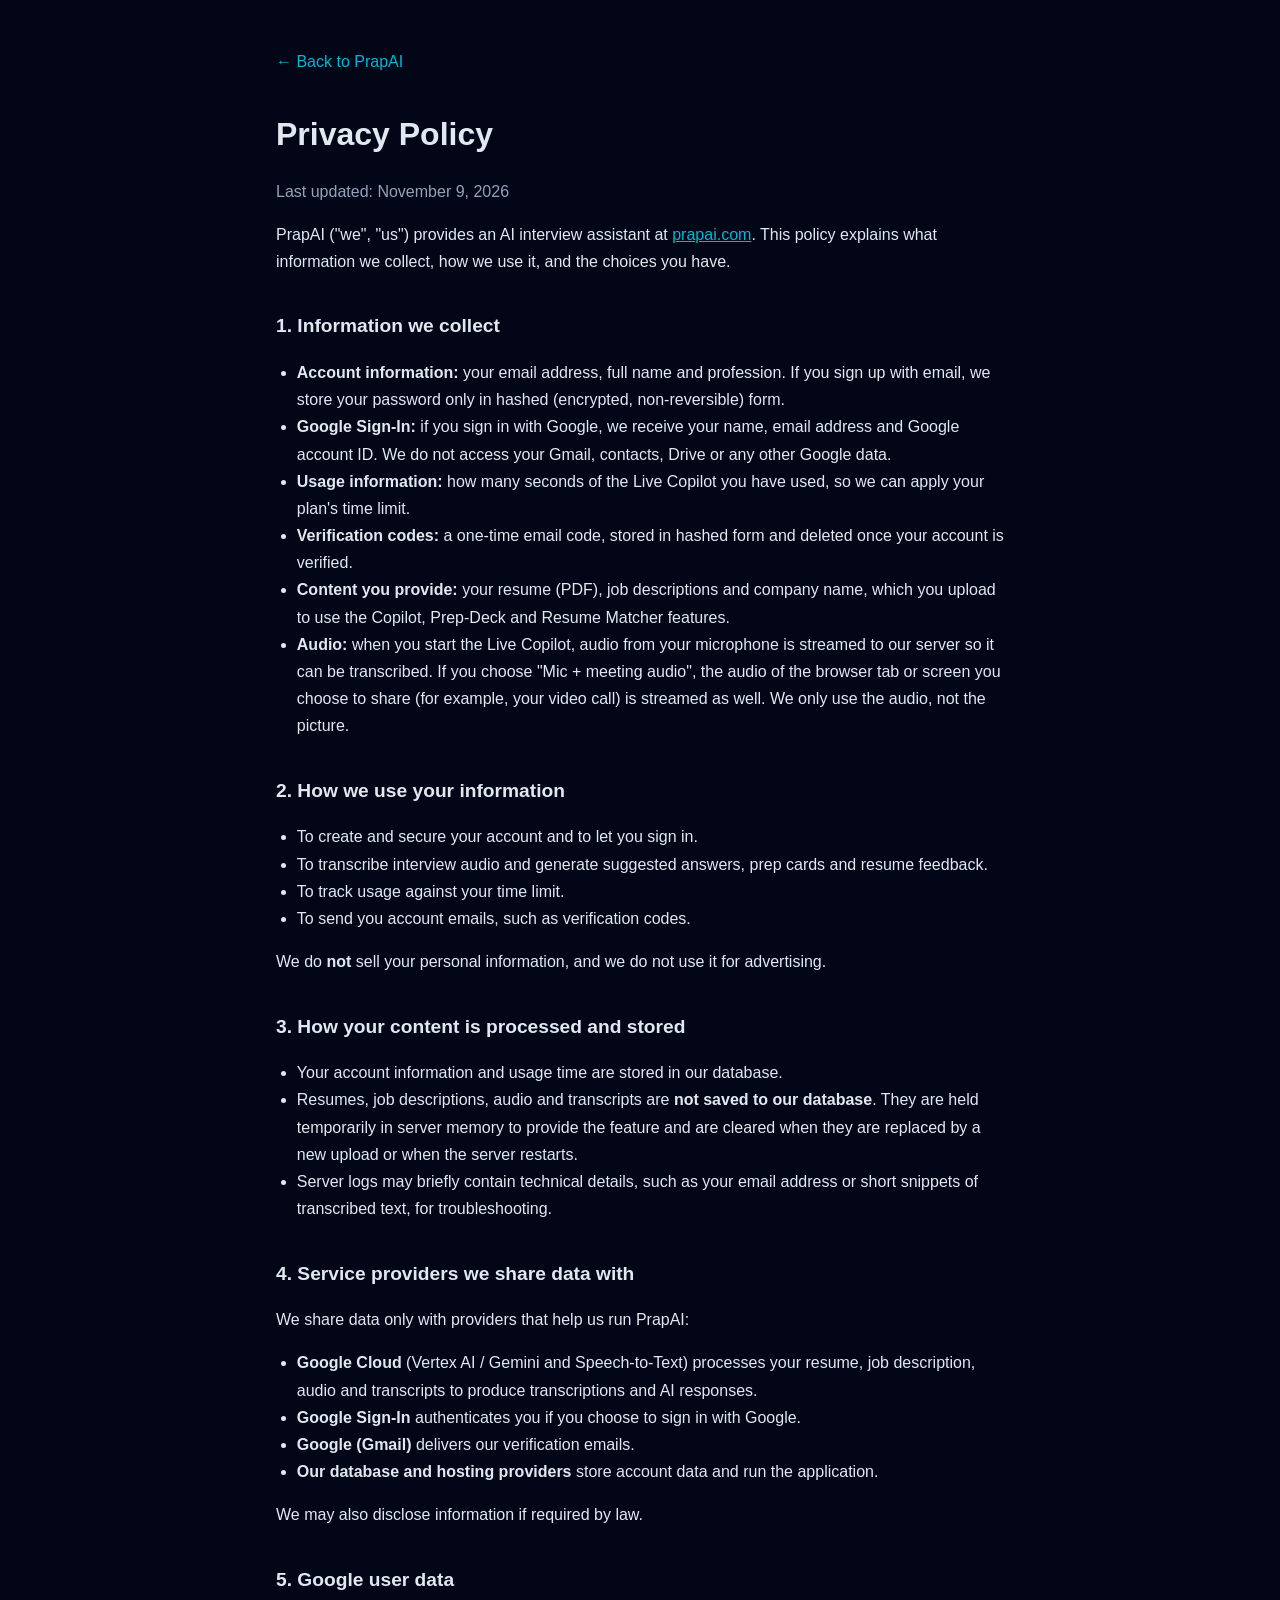
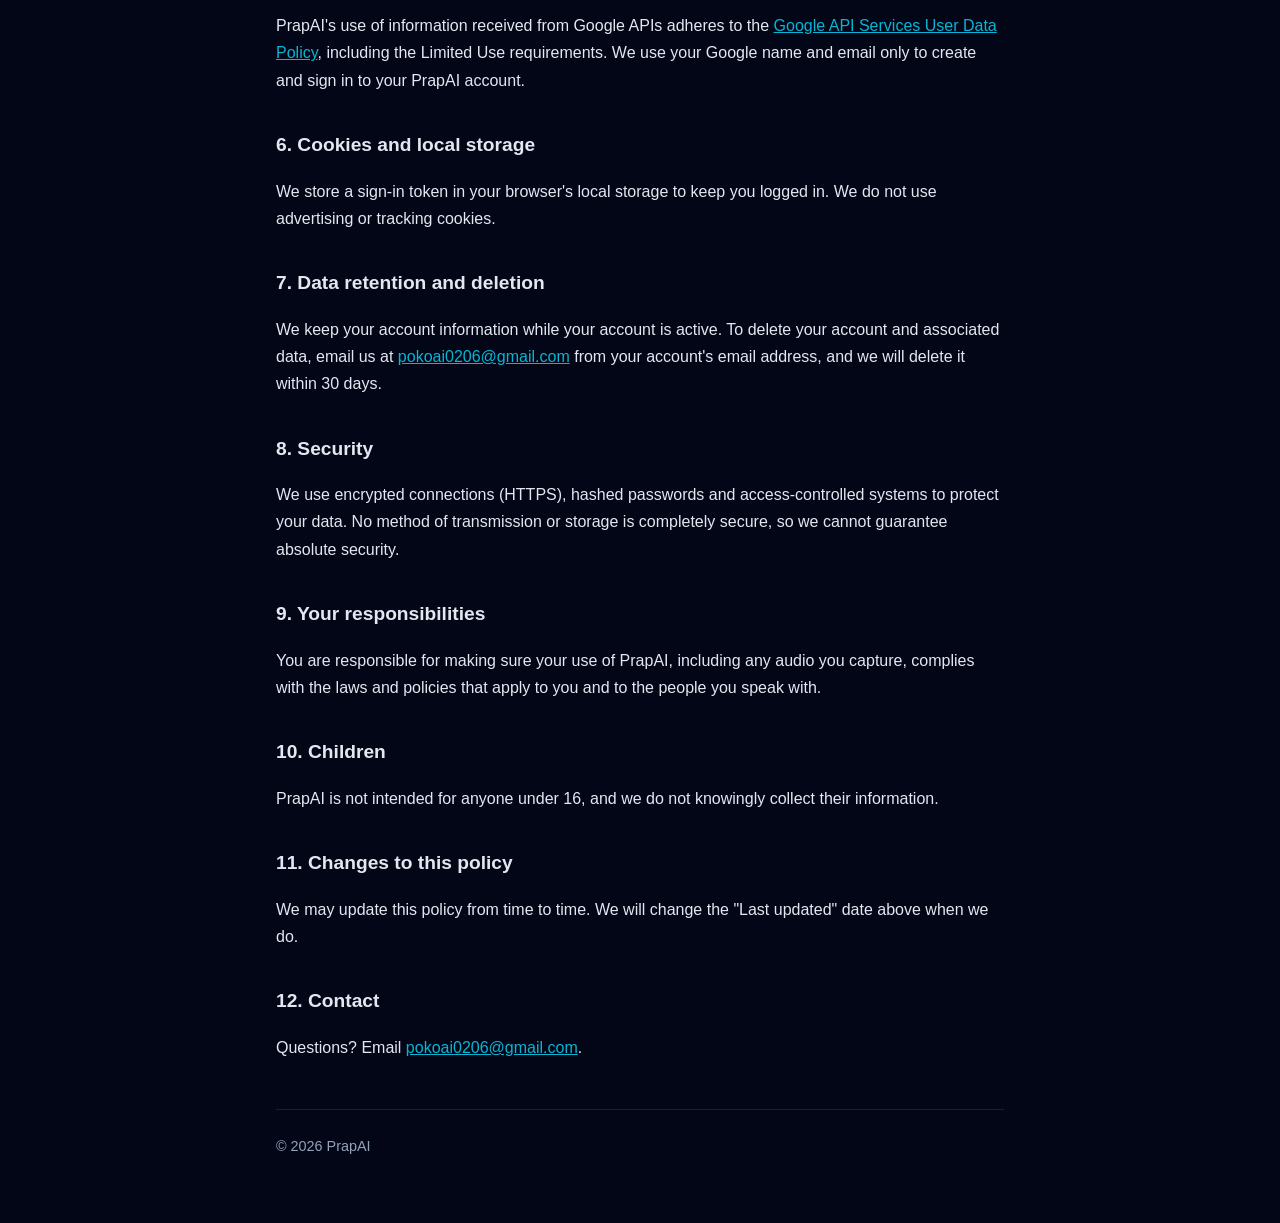
==== templates/privacy.html @ 2ca14437 "Added privacy policy" ====
<!DOCTYPE html>
<html lang="en">

<head>
    <meta charset="UTF-8">
    <meta name="viewport" content="width=device-width, initial-scale=1.0">
    <title>Privacy Policy - PrapAI</title>
    <style>
        :root {
            --bg: #020617;
            --text: #e2e8f0;
            --muted: #94a3b8;
            --accent: #06b6d4;
            --border: rgba(255, 255, 255, 0.1);
        }

        * { box-sizing: border-box; }

        body {
            margin: 0;
            background: var(--bg);
            color: var(--text);
            font-family: -apple-system, BlinkMacSystemFont, "Segoe UI", Roboto, sans-serif;
            line-height: 1.7;
        }

        main {
            max-width: 760px;
            margin: 0 auto;
            padding: 3rem 1rem 4rem;
        }

        a { color: var(--accent); }

        h1 { font-size: 2rem; margin: 0 0 0.25rem; }
        h2 { font-size: 1.2rem; margin: 2.2rem 0 0.6rem; }
        p, li { color: var(--text); }
        ul { padding-left: 1.3rem; }

        .muted { color: var(--muted); }
        .back { display: inline-block; margin-bottom: 2rem; text-decoration: none; }

        footer {
            margin-top: 3rem;
            padding-top: 1.5rem;
            border-top: 1px solid var(--border);
            color: var(--muted);
            font-size: 0.9rem;
        }
    </style>
</head>

<body>
    <main>
        <a class="back" href="/">&larr; Back to PrapAI</a>

        <h1>Privacy Policy</h1>
        <p class="muted">Last updated: November 9, 2026</p>

        <p>PrapAI ("we", "us") provides an AI interview assistant at
            <a href="https://prapai.com">prapai.com</a>. This policy explains what information we collect, how we use
            it, and the choices you have.</p>

        <h2>1. Information we collect</h2>
        <ul>
            <li><strong>Account information:</strong> your email address, full name and profession. If you sign up with
                email, we store your password only in hashed (encrypted, non-reversible) form.</li>
            <li><strong>Google Sign-In:</strong> if you sign in with Google, we receive your name, email address and
                Google account ID. We do not access your Gmail, contacts, Drive or any other Google data.</li>
            <li><strong>Usage information:</strong> how many seconds of the Live Copilot you have used, so we can apply
                your plan's time limit.</li>
            <li><strong>Verification codes:</strong> a one-time email code, stored in hashed form and deleted once your
                account is verified.</li>
            <li><strong>Content you provide:</strong> your resume (PDF), job descriptions and company name, which you
                upload to use the Copilot, Prep-Deck and Resume Matcher features.</li>
            <li><strong>Audio:</strong> when you start the Live Copilot, audio from your microphone is streamed to our
                server so it can be transcribed. If you choose "Mic + meeting audio", the audio of the browser tab or
                screen you choose to share (for example, your video call) is streamed as well. We only use the audio,
                not the picture.</li>
        </ul>

        <h2>2. How we use your information</h2>
        <ul>
            <li>To create and secure your account and to let you sign in.</li>
            <li>To transcribe interview audio and generate suggested answers, prep cards and resume feedback.</li>
            <li>To track usage against your time limit.</li>
            <li>To send you account emails, such as verification codes.</li>
        </ul>
        <p>We do <strong>not</strong> sell your personal information, and we do not use it for advertising.</p>

        <h2>3. How your content is processed and stored</h2>
        <ul>
            <li>Your account information and usage time are stored in our database.</li>
            <li>Resumes, job descriptions, audio and transcripts are <strong>not saved to our database</strong>. They
                are held temporarily in server memory to provide the feature and are cleared when they are replaced
                by a new upload or when the server restarts.</li>
            <li>Server logs may briefly contain technical details, such as your email address or short snippets of
                transcribed text, for troubleshooting.</li>
        </ul>

        <h2>4. Service providers we share data with</h2>
        <p>We share data only with providers that help us run PrapAI:</p>
        <ul>
            <li><strong>Google Cloud</strong> (Vertex AI / Gemini and Speech-to-Text) processes your resume, job
                description, audio and transcripts to produce transcriptions and AI responses.</li>
            <li><strong>Google Sign-In</strong> authenticates you if you choose to sign in with Google.</li>
            <li><strong>Google (Gmail)</strong> delivers our verification emails.</li>
            <li><strong>Our database and hosting providers</strong> store account data and run the application.</li>
        </ul>
        <p>We may also disclose information if required by law.</p>

        <h2>5. Google user data</h2>
        <p>PrapAI's use of information received from Google APIs adheres to the
            <a href="https://developers.google.com/terms/api-services-user-data-policy" target="_blank"
                rel="noopener">Google API Services User Data Policy</a>, including the Limited Use requirements. We use
            your Google name and email only to create and sign in to your PrapAI account.</p>

        <h2>6. Cookies and local storage</h2>
        <p>We store a sign-in token in your browser's local storage to keep you logged in. We do not use advertising
            or tracking cookies.</p>

        <h2>7. Data retention and deletion</h2>
        <p>We keep your account information while your account is active. To delete your account and associated data,
            email us at <a href="mailto:pokoai0206@gmail.com">pokoai0206@gmail.com</a> from your account's email
            address, and we will delete it within 30 days.</p>

        <h2>8. Security</h2>
        <p>We use encrypted connections (HTTPS), hashed passwords and access-controlled systems to protect your data.
            No method of transmission or storage is completely secure, so we cannot guarantee absolute security.</p>

        <h2>9. Your responsibilities</h2>
        <p>You are responsible for making sure your use of PrapAI, including any audio you capture, complies with the
            laws and policies that apply to you and to the people you speak with.</p>

        <h2>10. Children</h2>
        <p>PrapAI is not intended for anyone under 16, and we do not knowingly collect their information.</p>

        <h2>11. Changes to this policy</h2>
        <p>We may update this policy from time to time. We will change the "Last updated" date above when we do.</p>

        <h2>12. Contact</h2>
        <p>Questions? Email <a href="mailto:pokoai0206@gmail.com">pokoai0206@gmail.com</a>.</p>

        <footer>© 2026 PrapAI</footer>
    </main>
</body>

</html>
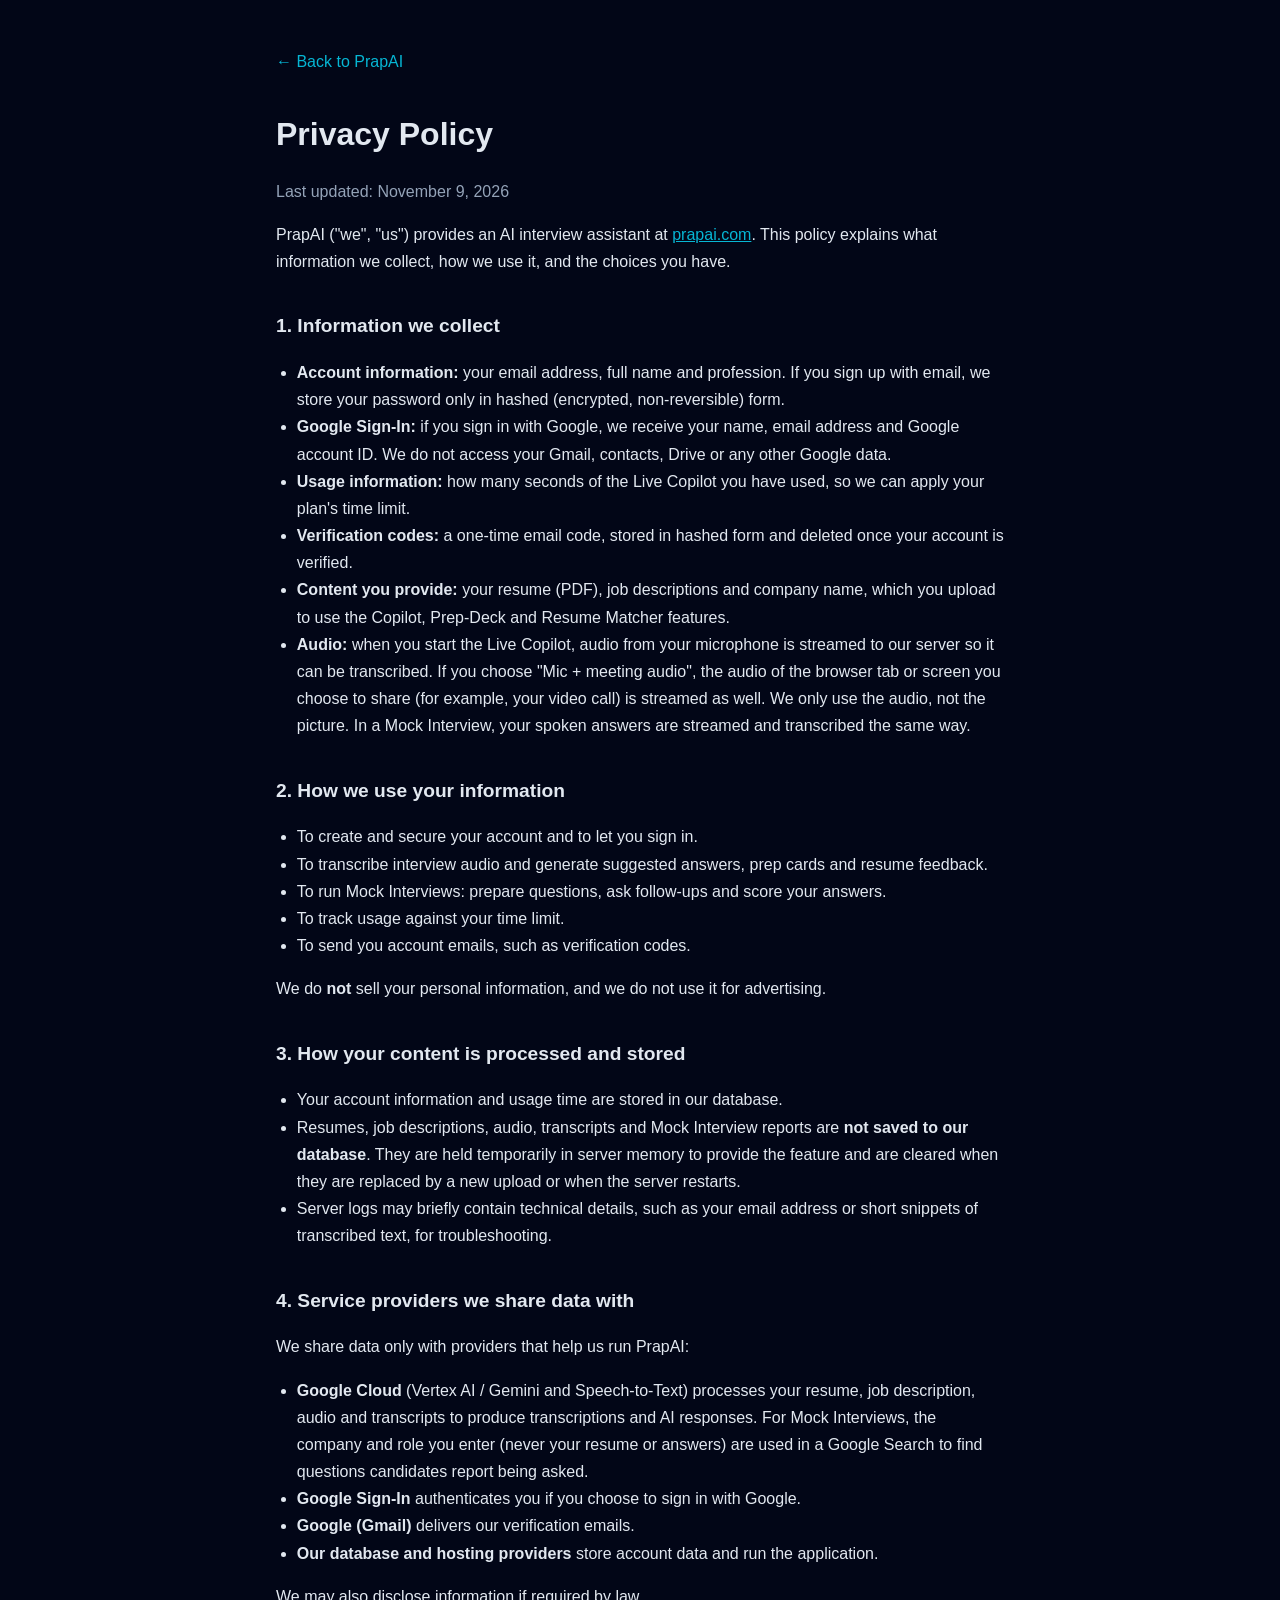
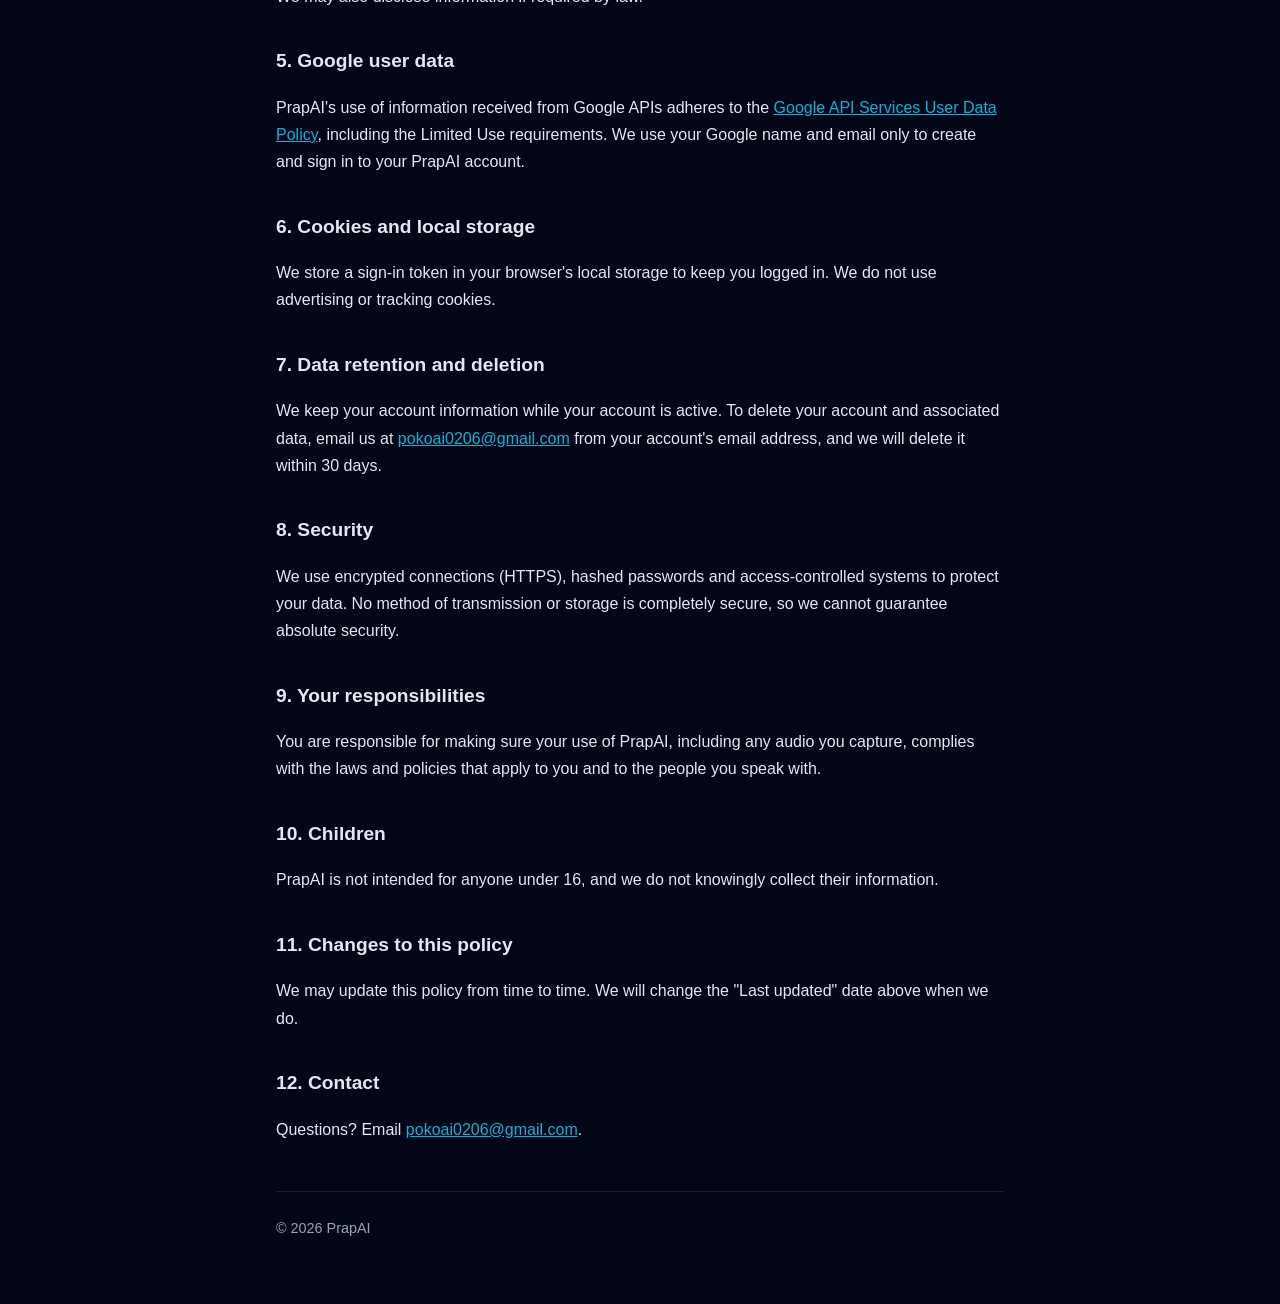
==== commit 39670cb0: "Added privacy policy" ====
--- a/templates/privacy.html
+++ b/templates/privacy.html
@@ -5,6 +5,7 @@
     <meta charset="UTF-8">
     <meta name="viewport" content="width=device-width, initial-scale=1.0">
     <title>Privacy Policy - PrapAI</title>
+    <link rel="icon" href="/favicon.svg" type="image/svg+xml">
     <style>
         :root {
             --bg: #020617;
@@ -76,13 +77,14 @@
             <li><strong>Audio:</strong> when you start the Live Copilot, audio from your microphone is streamed to our
                 server so it can be transcribed. If you choose "Mic + meeting audio", the audio of the browser tab or
                 screen you choose to share (for example, your video call) is streamed as well. We only use the audio,
-                not the picture.</li>
+                not the picture. In a Mock Interview, your spoken answers are streamed and transcribed the same way.</li>
         </ul>
 
         <h2>2. How we use your information</h2>
         <ul>
             <li>To create and secure your account and to let you sign in.</li>
             <li>To transcribe interview audio and generate suggested answers, prep cards and resume feedback.</li>
+            <li>To run Mock Interviews: prepare questions, ask follow-ups and score your answers.</li>
             <li>To track usage against your time limit.</li>
             <li>To send you account emails, such as verification codes.</li>
         </ul>
@@ -91,7 +93,8 @@
         <h2>3. How your content is processed and stored</h2>
         <ul>
             <li>Your account information and usage time are stored in our database.</li>
-            <li>Resumes, job descriptions, audio and transcripts are <strong>not saved to our database</strong>. They
+            <li>Resumes, job descriptions, audio, transcripts and Mock Interview reports are
+                <strong>not saved to our database</strong>. They
                 are held temporarily in server memory to provide the feature and are cleared when they are replaced
                 by a new upload or when the server restarts.</li>
             <li>Server logs may briefly contain technical details, such as your email address or short snippets of
@@ -102,7 +105,9 @@
         <p>We share data only with providers that help us run PrapAI:</p>
         <ul>
             <li><strong>Google Cloud</strong> (Vertex AI / Gemini and Speech-to-Text) processes your resume, job
-                description, audio and transcripts to produce transcriptions and AI responses.</li>
+                description, audio and transcripts to produce transcriptions and AI responses. For Mock Interviews,
+                the company and role you enter (never your resume or answers) are used in a Google Search to find
+                questions candidates report being asked.</li>
             <li><strong>Google Sign-In</strong> authenticates you if you choose to sign in with Google.</li>
             <li><strong>Google (Gmail)</strong> delivers our verification emails.</li>
             <li><strong>Our database and hosting providers</strong> store account data and run the application.</li>
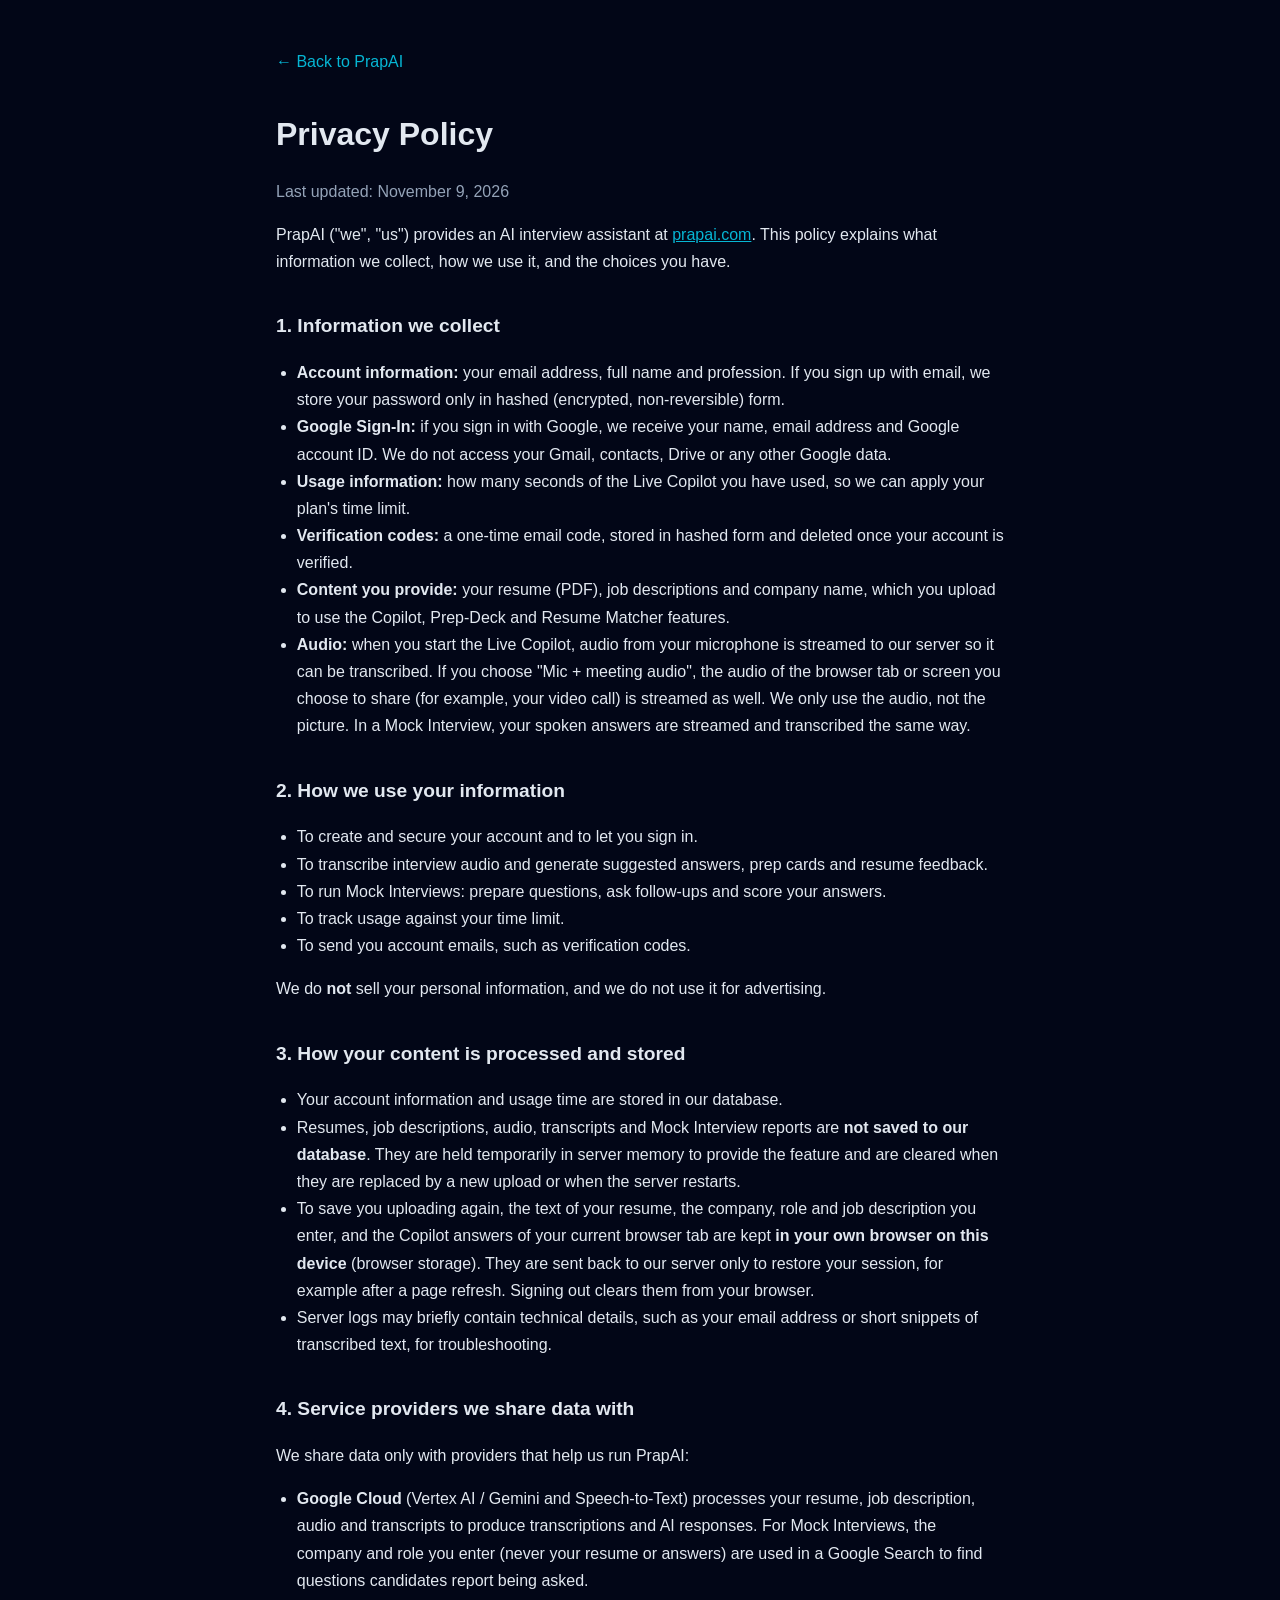
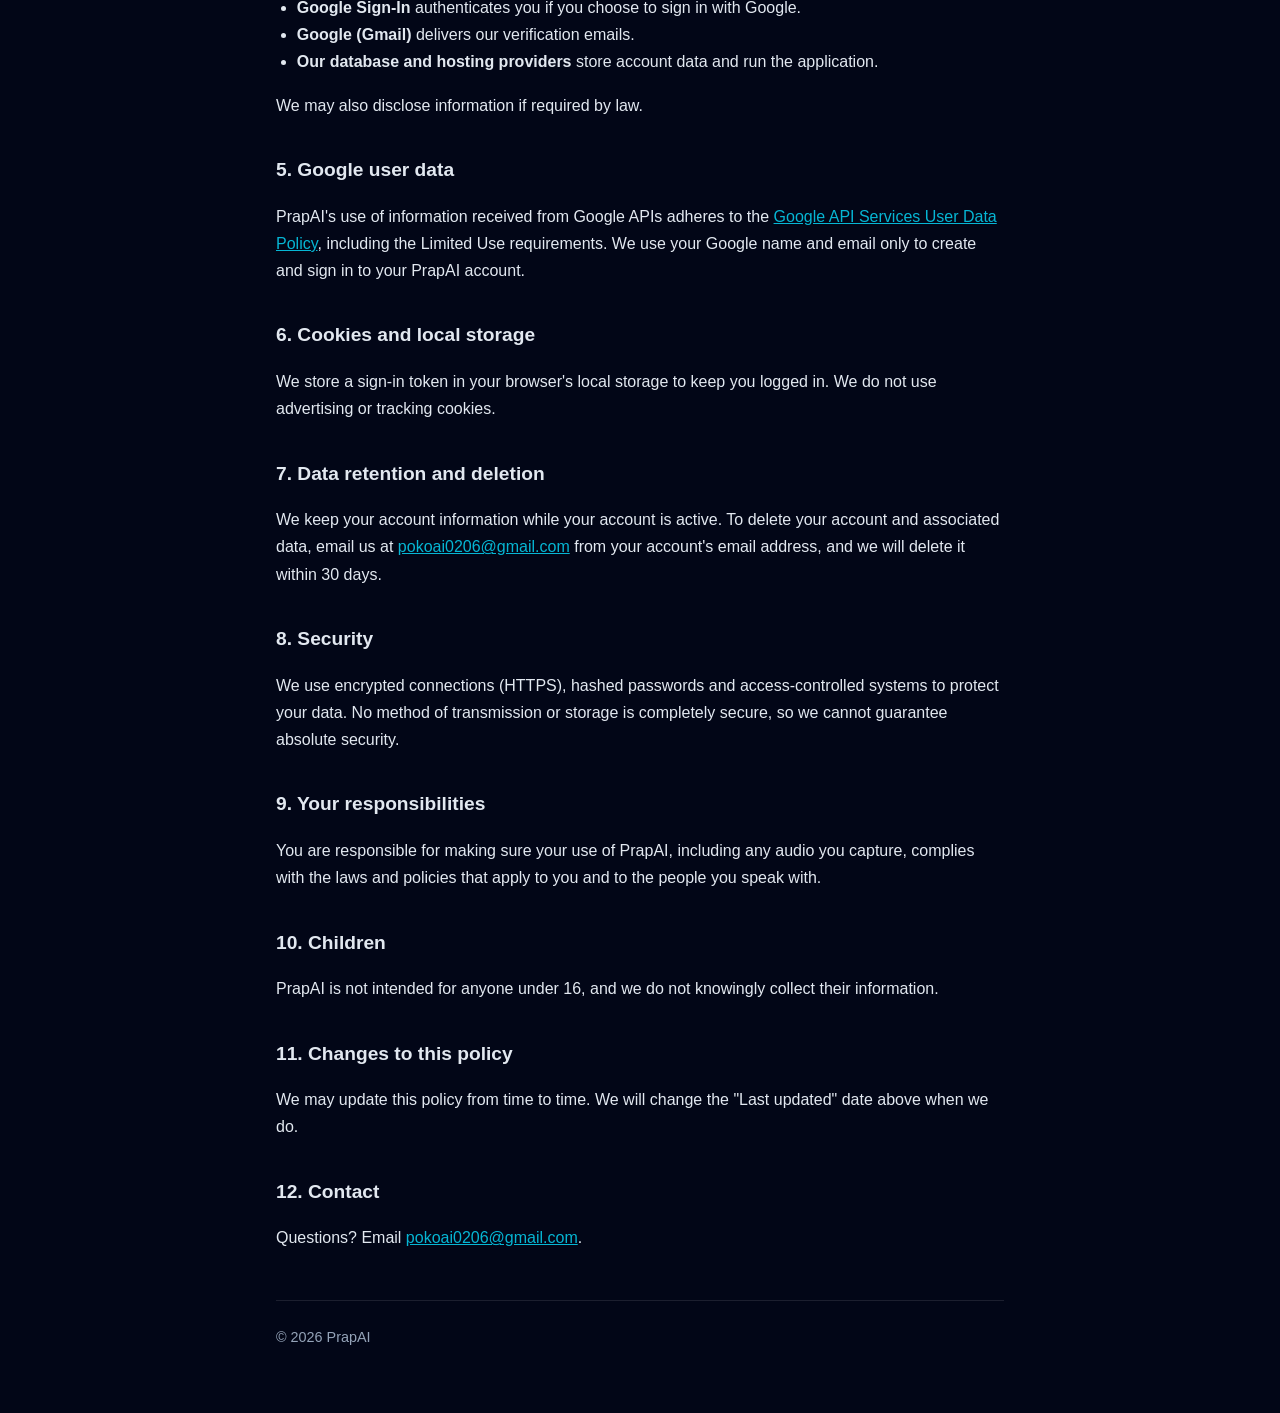
==== commit 9e91bf45: "Added privacy policy" ====
--- a/templates/privacy.html
+++ b/templates/privacy.html
@@ -97,6 +97,10 @@
                 <strong>not saved to our database</strong>. They
                 are held temporarily in server memory to provide the feature and are cleared when they are replaced
                 by a new upload or when the server restarts.</li>
+            <li>To save you uploading again, the text of your resume, the company, role and job description you
+                enter, and the Copilot answers of your current browser tab are kept <strong>in your own browser on
+                this device</strong> (browser storage). They are sent back to our server only to restore your
+                session, for example after a page refresh. Signing out clears them from your browser.</li>
             <li>Server logs may briefly contain technical details, such as your email address or short snippets of
                 transcribed text, for troubleshooting.</li>
         </ul>
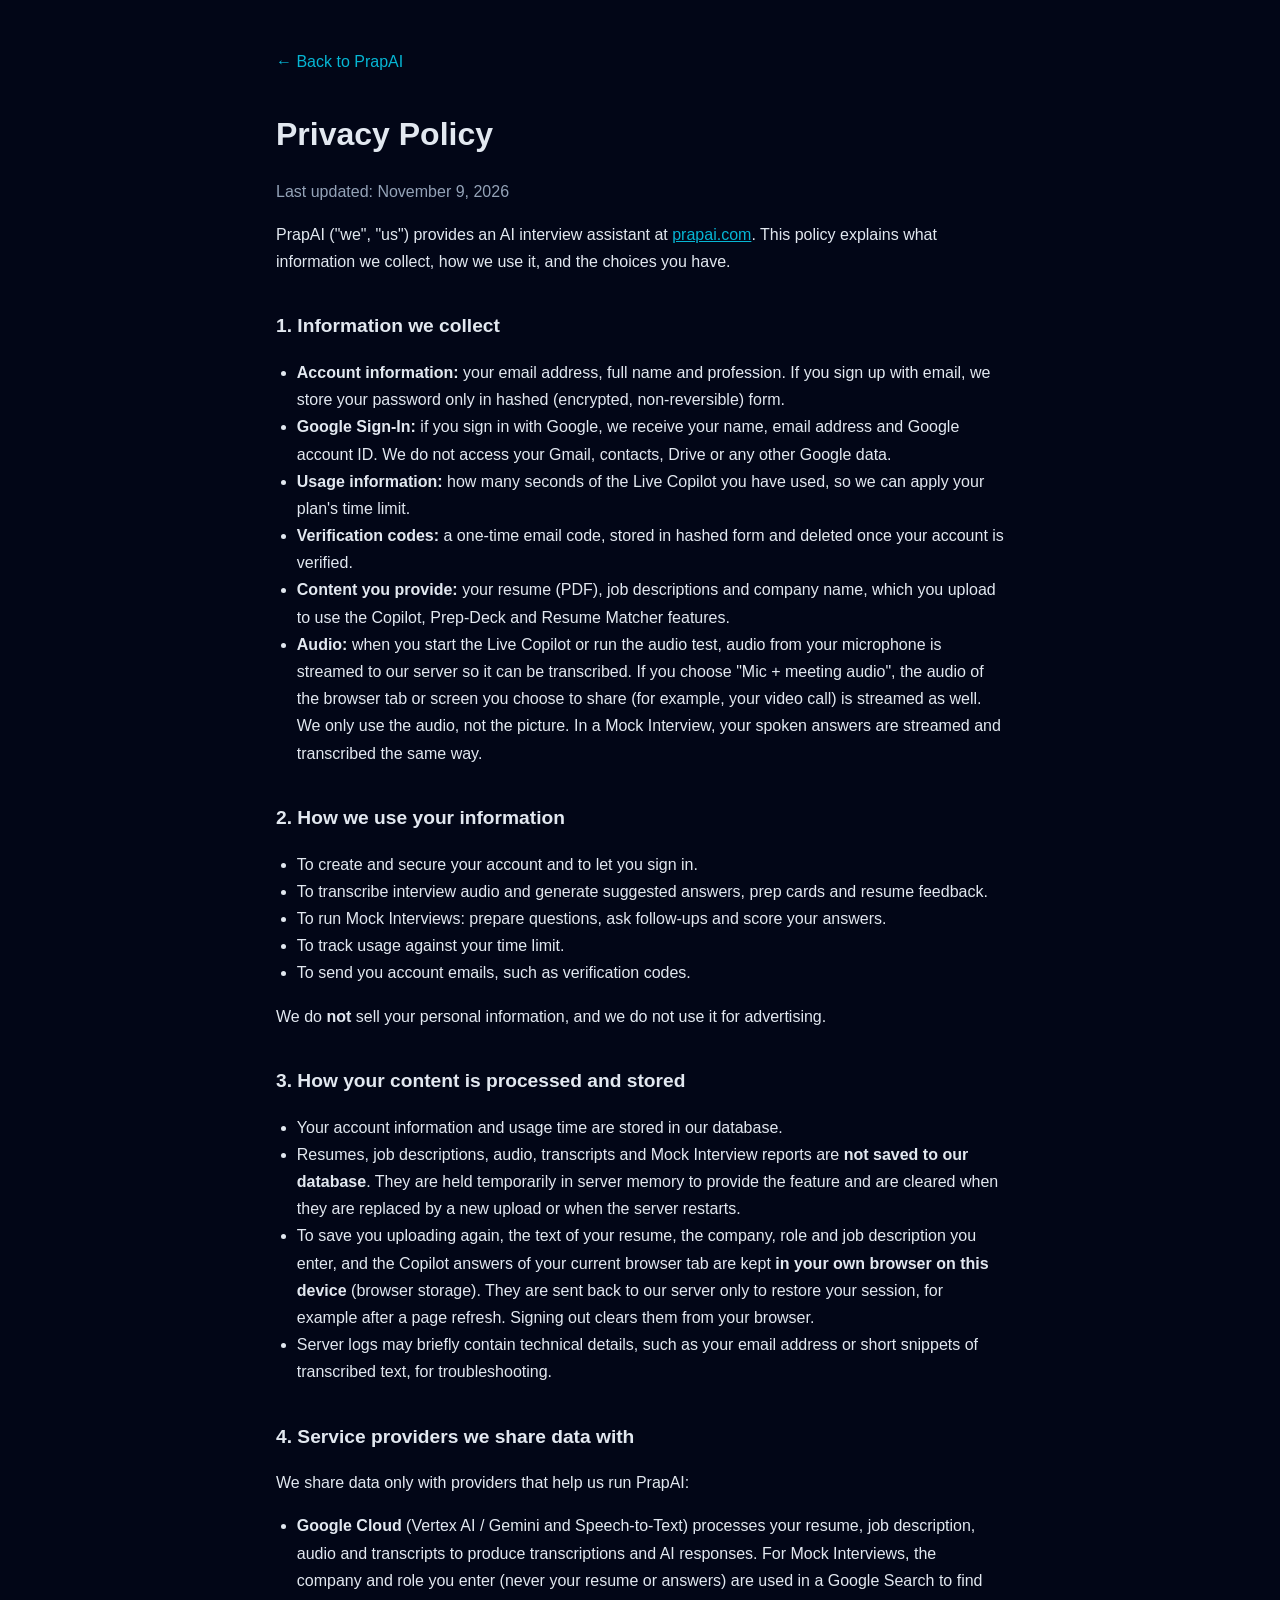
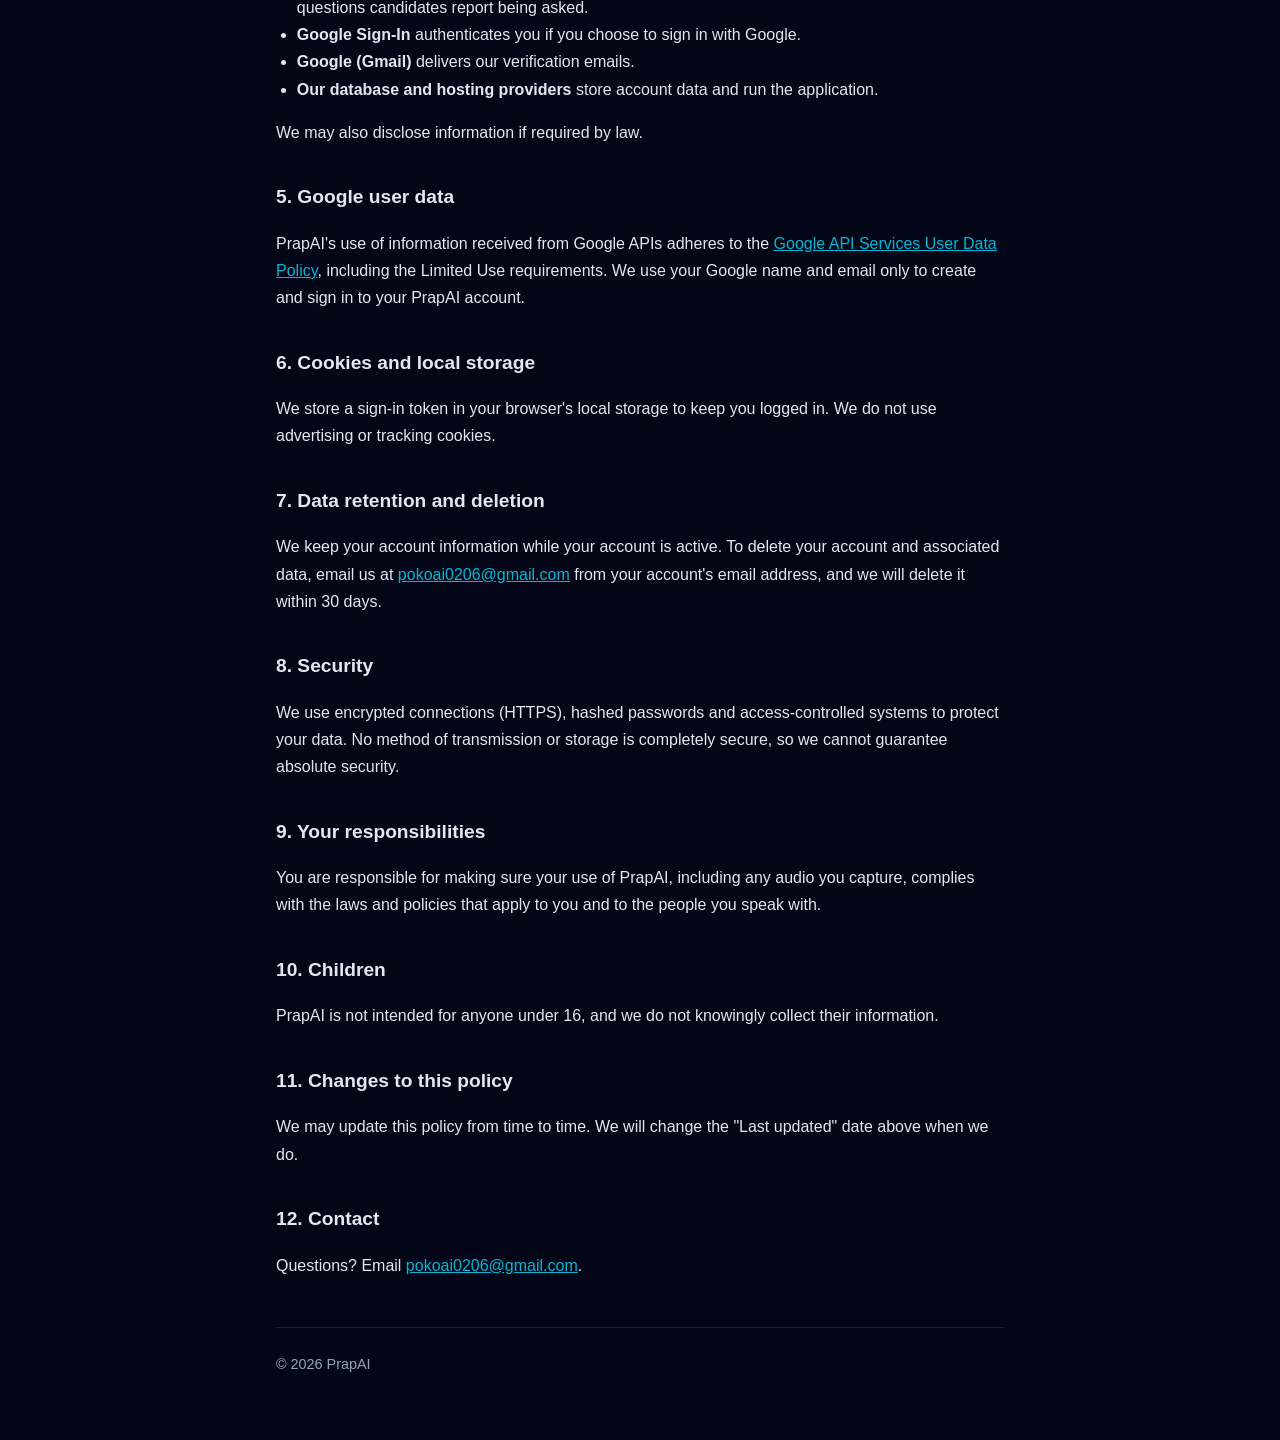
==== commit 26569693: "Added privacy policy" ====
--- a/templates/privacy.html
+++ b/templates/privacy.html
@@ -74,8 +74,8 @@
                 account is verified.</li>
             <li><strong>Content you provide:</strong> your resume (PDF), job descriptions and company name, which you
                 upload to use the Copilot, Prep-Deck and Resume Matcher features.</li>
-            <li><strong>Audio:</strong> when you start the Live Copilot, audio from your microphone is streamed to our
-                server so it can be transcribed. If you choose "Mic + meeting audio", the audio of the browser tab or
+            <li><strong>Audio:</strong> when you start the Live Copilot or run the audio test, audio from your
+                microphone is streamed to our server so it can be transcribed. If you choose "Mic + meeting audio", the audio of the browser tab or
                 screen you choose to share (for example, your video call) is streamed as well. We only use the audio,
                 not the picture. In a Mock Interview, your spoken answers are streamed and transcribed the same way.</li>
         </ul>
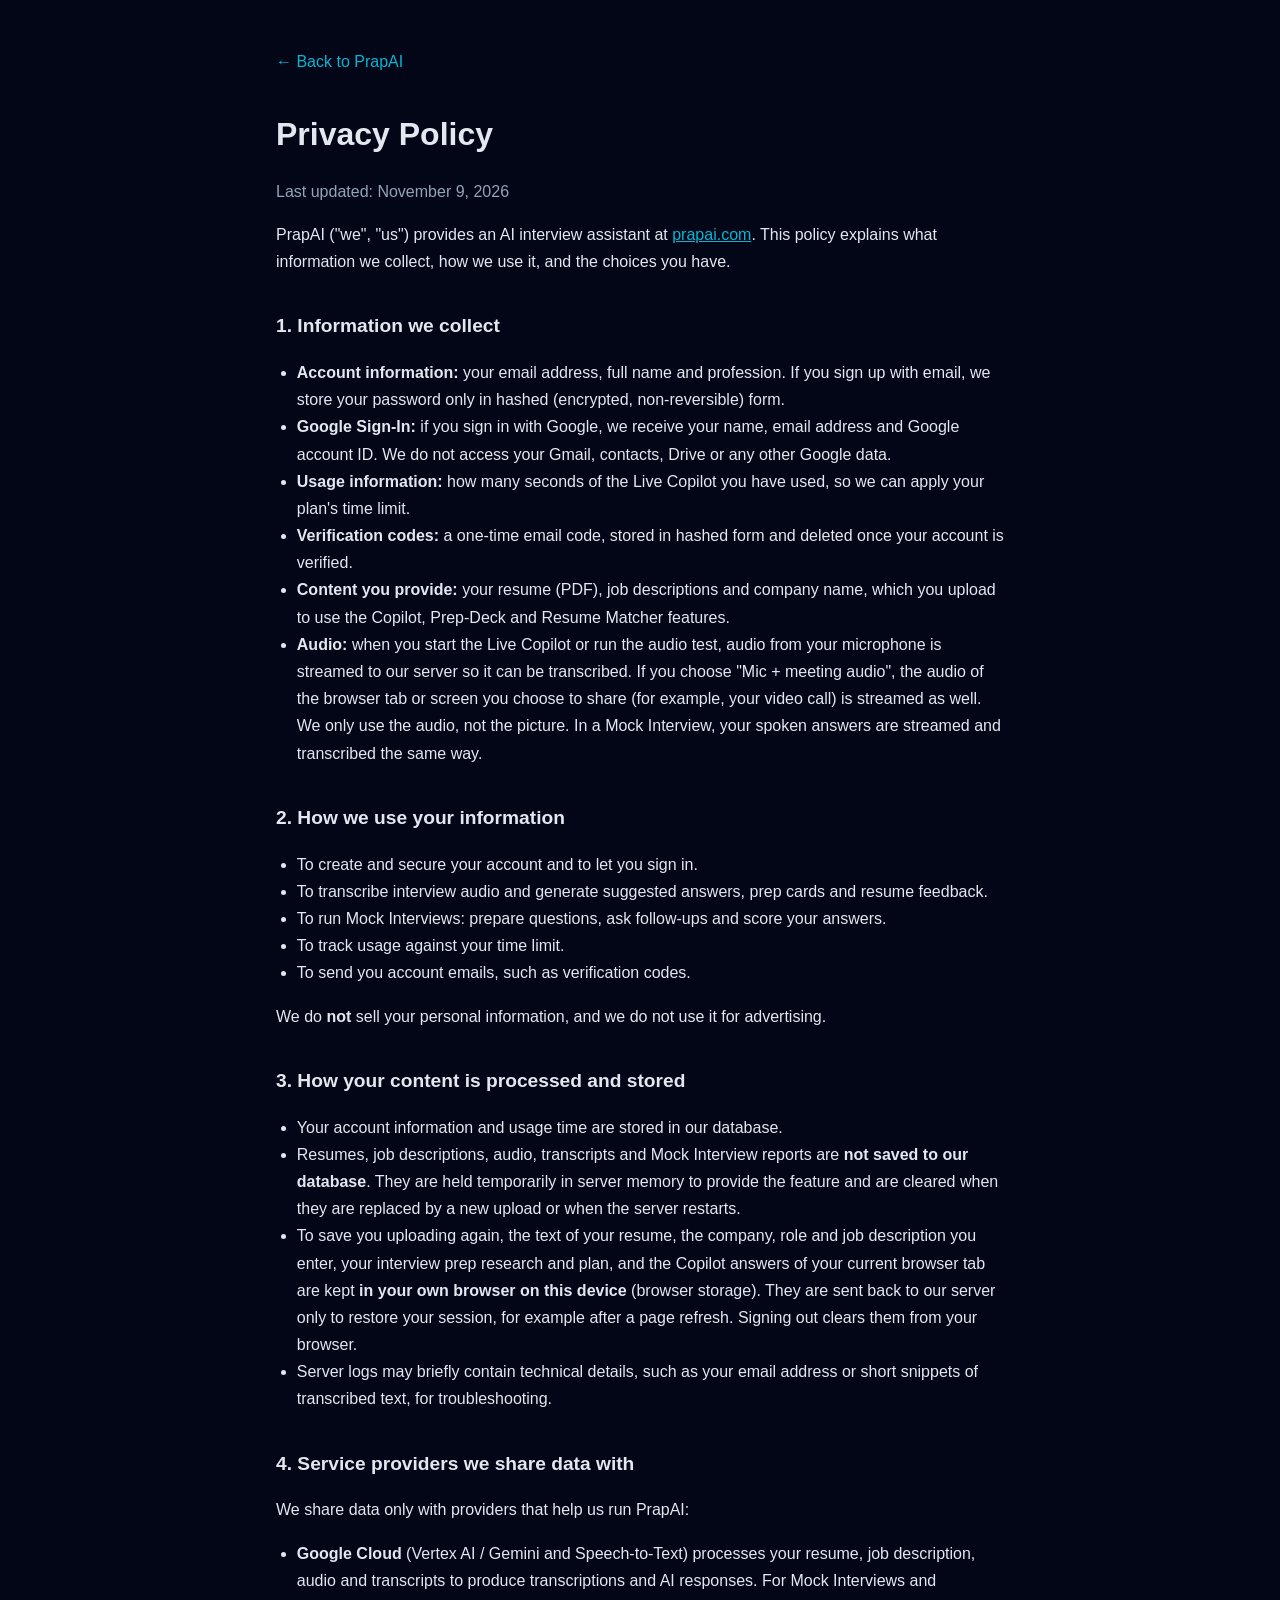
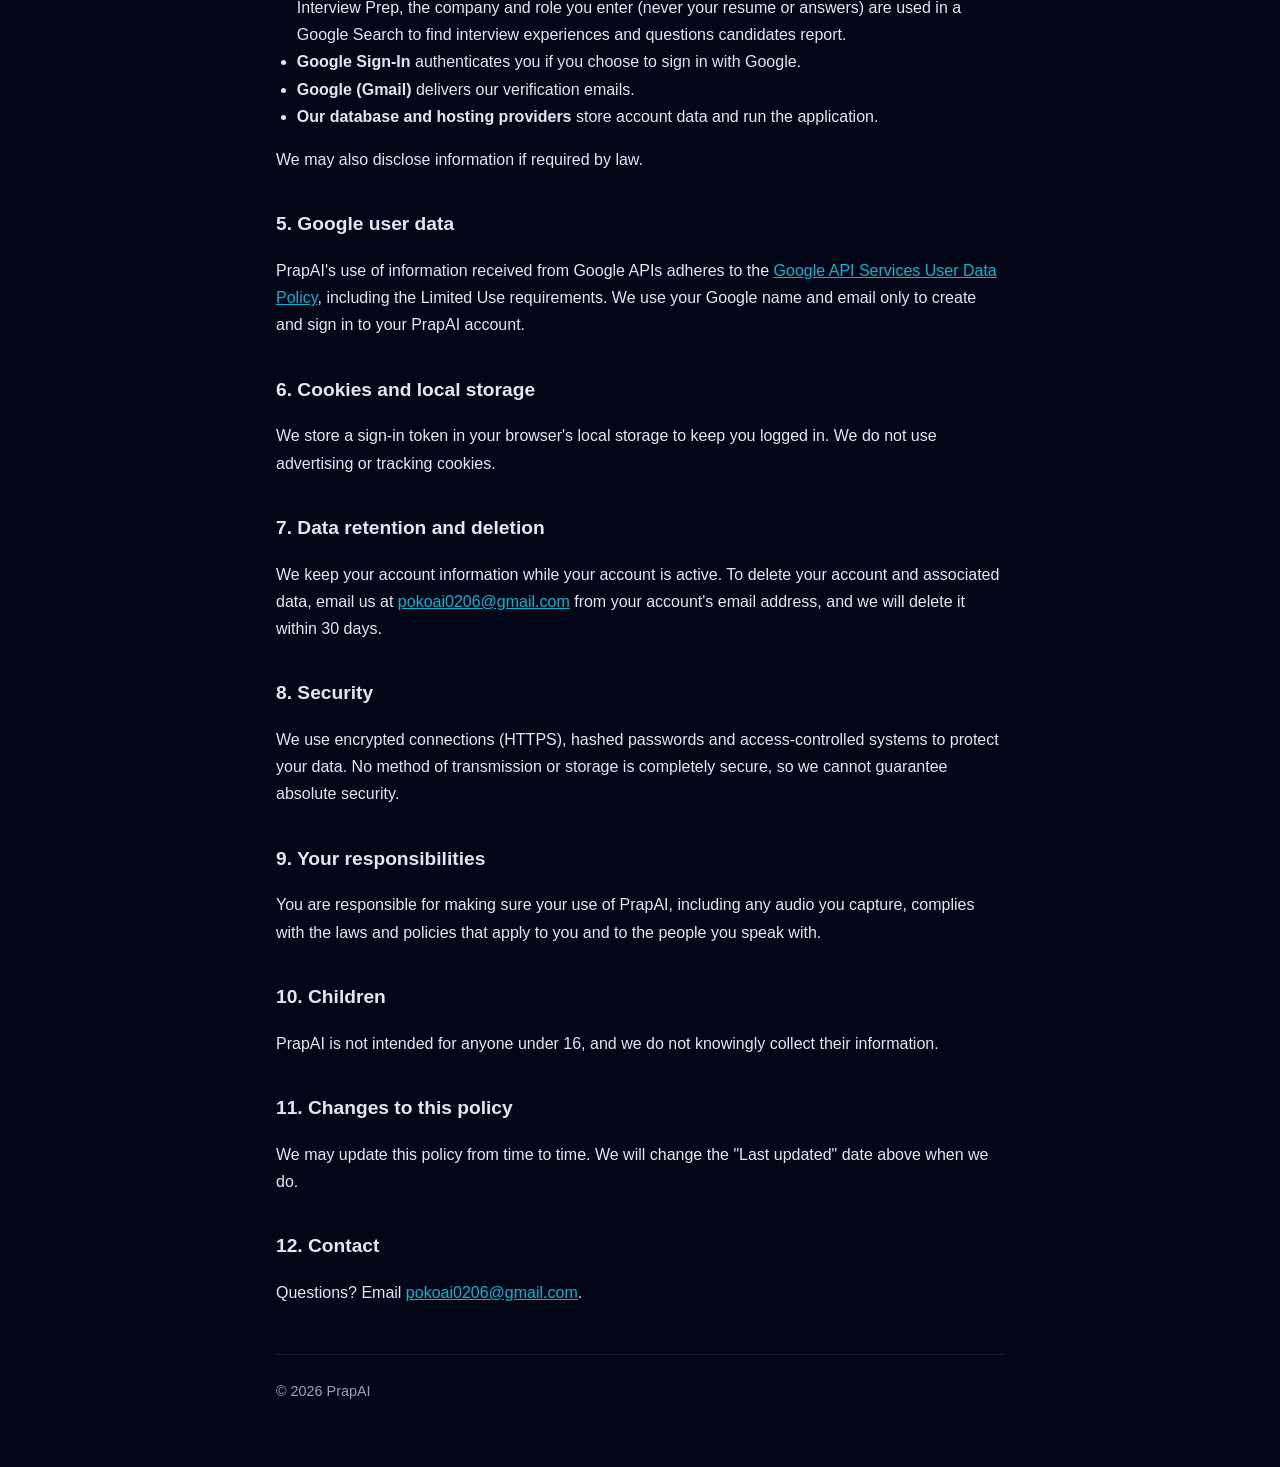
==== commit d93b6790: "Added privacy policy" ====
--- a/templates/privacy.html
+++ b/templates/privacy.html
@@ -98,7 +98,7 @@
                 are held temporarily in server memory to provide the feature and are cleared when they are replaced
                 by a new upload or when the server restarts.</li>
             <li>To save you uploading again, the text of your resume, the company, role and job description you
-                enter, and the Copilot answers of your current browser tab are kept <strong>in your own browser on
+                enter, your interview prep research and plan, and the Copilot answers of your current browser tab are kept <strong>in your own browser on
                 this device</strong> (browser storage). They are sent back to our server only to restore your
                 session, for example after a page refresh. Signing out clears them from your browser.</li>
             <li>Server logs may briefly contain technical details, such as your email address or short snippets of
@@ -109,9 +109,9 @@
         <p>We share data only with providers that help us run PrapAI:</p>
         <ul>
             <li><strong>Google Cloud</strong> (Vertex AI / Gemini and Speech-to-Text) processes your resume, job
-                description, audio and transcripts to produce transcriptions and AI responses. For Mock Interviews,
-                the company and role you enter (never your resume or answers) are used in a Google Search to find
-                questions candidates report being asked.</li>
+                description, audio and transcripts to produce transcriptions and AI responses. For Mock Interviews
+                and Interview Prep, the company and role you enter (never your resume or answers) are used in a
+                Google Search to find interview experiences and questions candidates report.</li>
             <li><strong>Google Sign-In</strong> authenticates you if you choose to sign in with Google.</li>
             <li><strong>Google (Gmail)</strong> delivers our verification emails.</li>
             <li><strong>Our database and hosting providers</strong> store account data and run the application.</li>
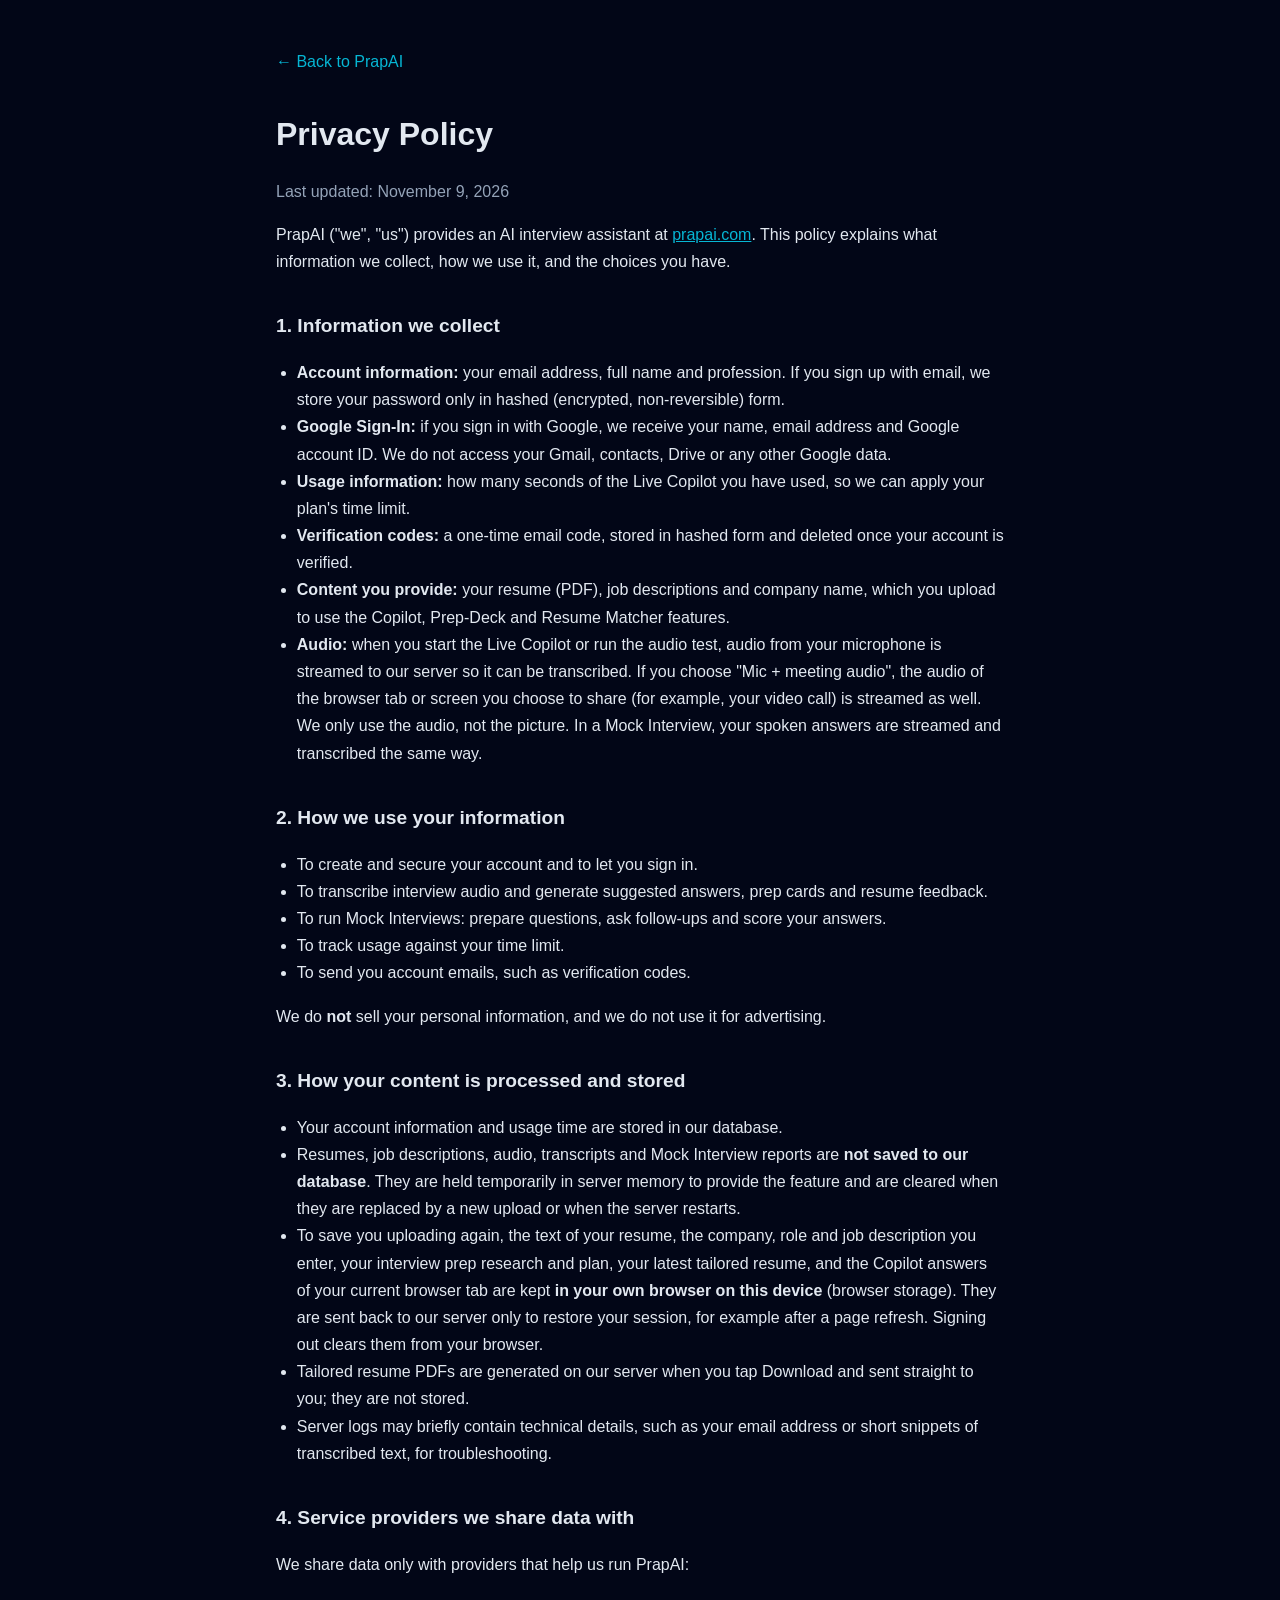
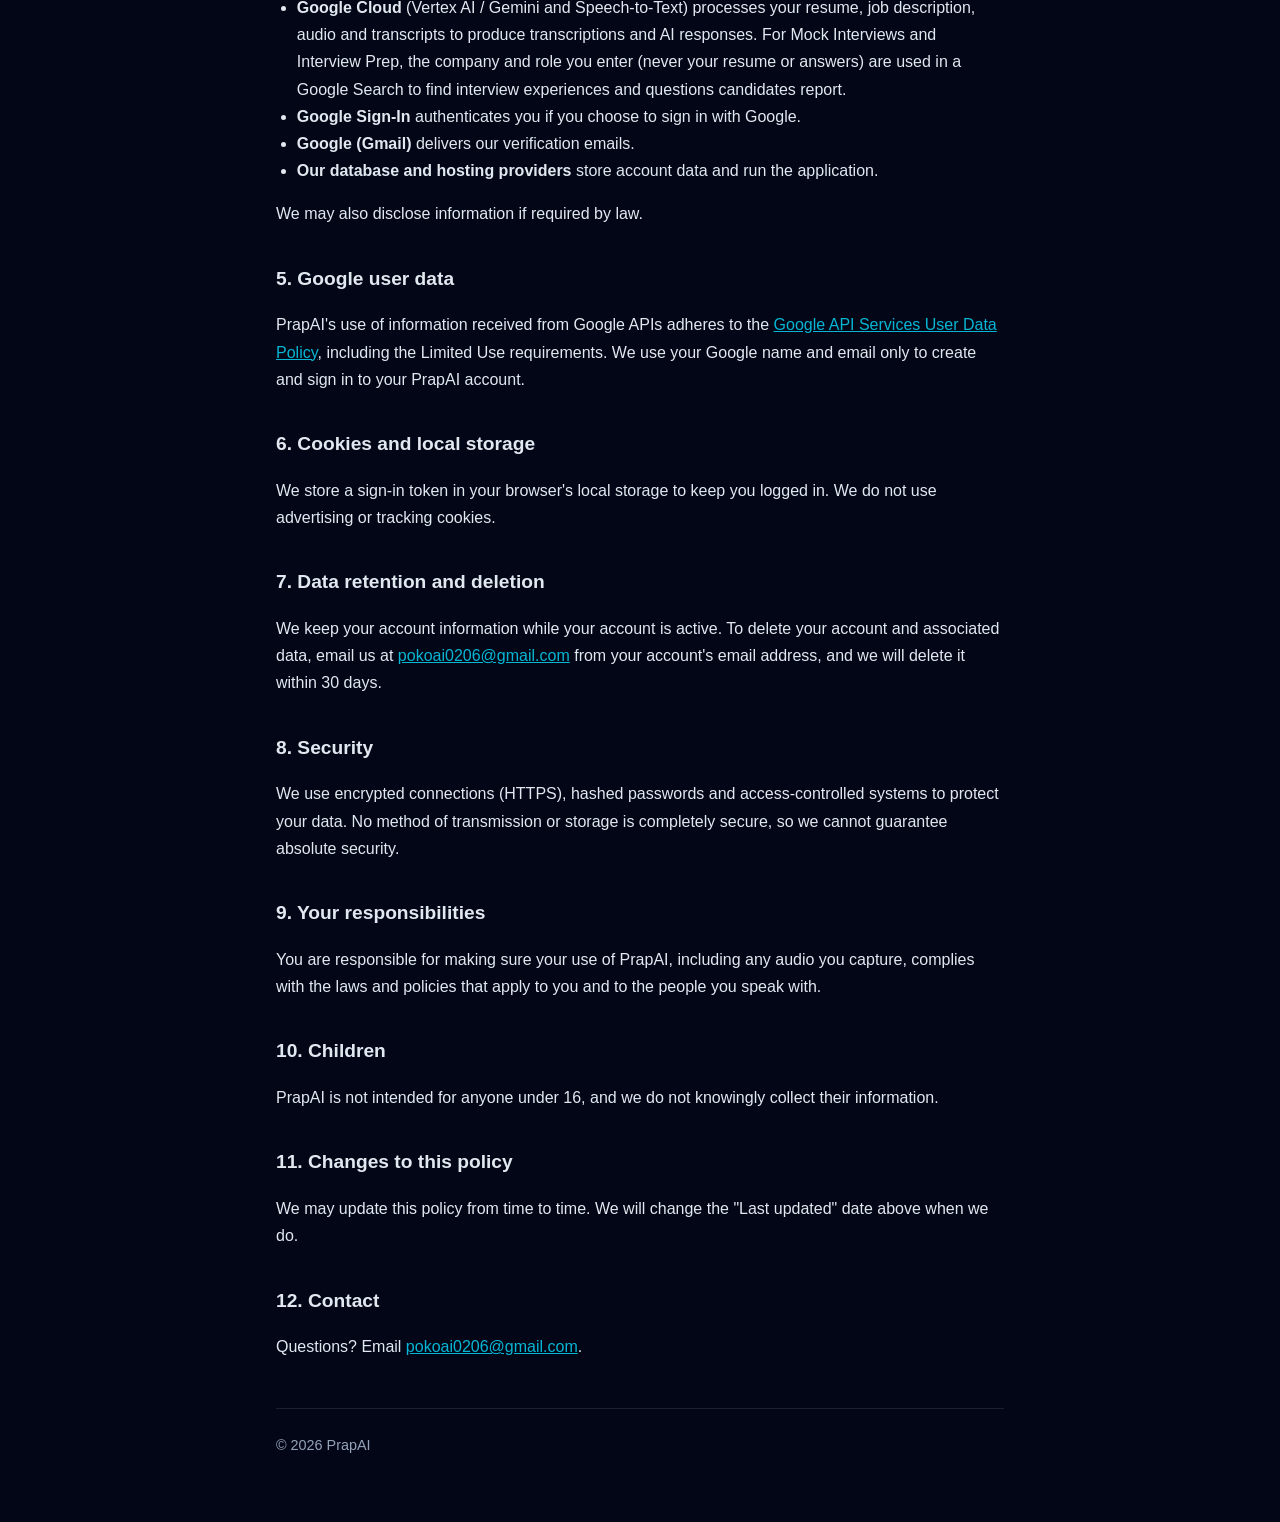
==== commit 1925d6a3: "Added privacy policy" ====
--- a/templates/privacy.html
+++ b/templates/privacy.html
@@ -98,9 +98,11 @@
                 are held temporarily in server memory to provide the feature and are cleared when they are replaced
                 by a new upload or when the server restarts.</li>
             <li>To save you uploading again, the text of your resume, the company, role and job description you
-                enter, your interview prep research and plan, and the Copilot answers of your current browser tab are kept <strong>in your own browser on
+                enter, your interview prep research and plan, your latest tailored resume, and the Copilot answers of your current browser tab are kept <strong>in your own browser on
                 this device</strong> (browser storage). They are sent back to our server only to restore your
                 session, for example after a page refresh. Signing out clears them from your browser.</li>
+            <li>Tailored resume PDFs are generated on our server when you tap Download and sent straight to you; they
+                are not stored.</li>
             <li>Server logs may briefly contain technical details, such as your email address or short snippets of
                 transcribed text, for troubleshooting.</li>
         </ul>
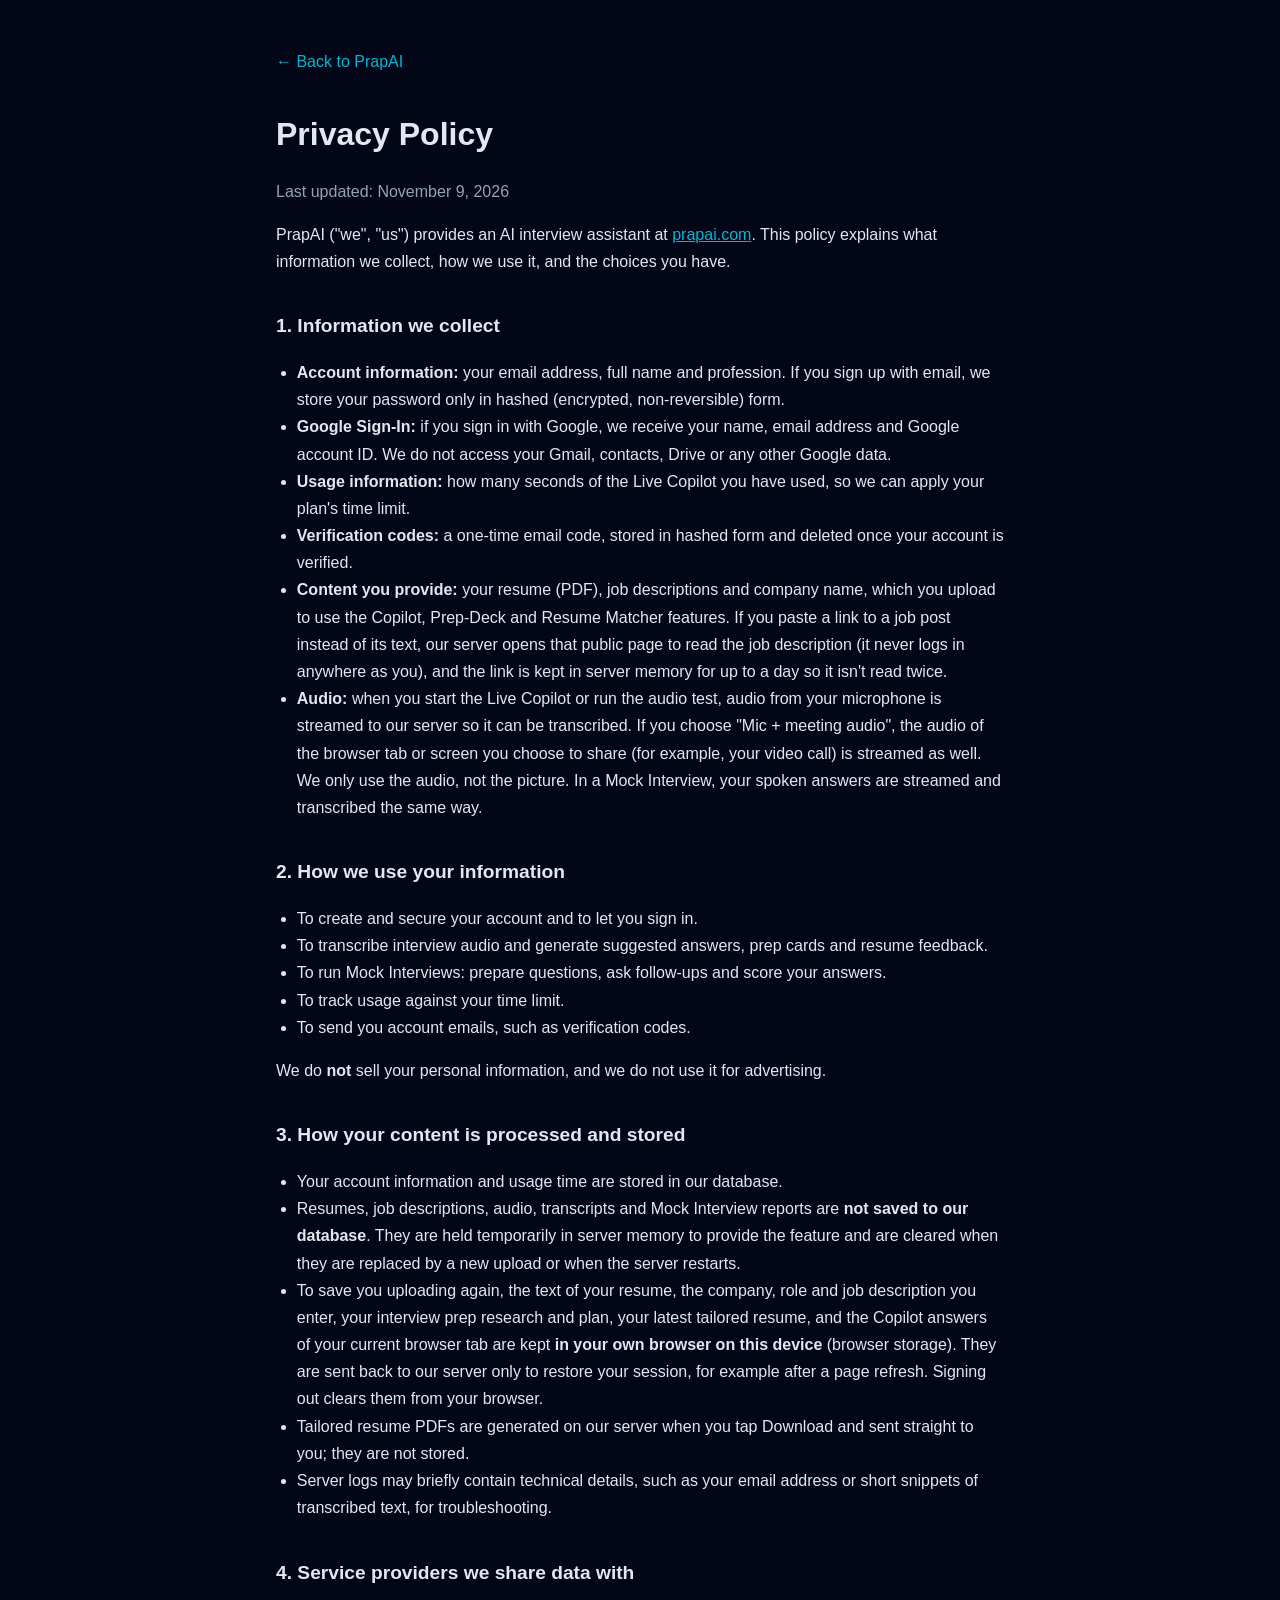
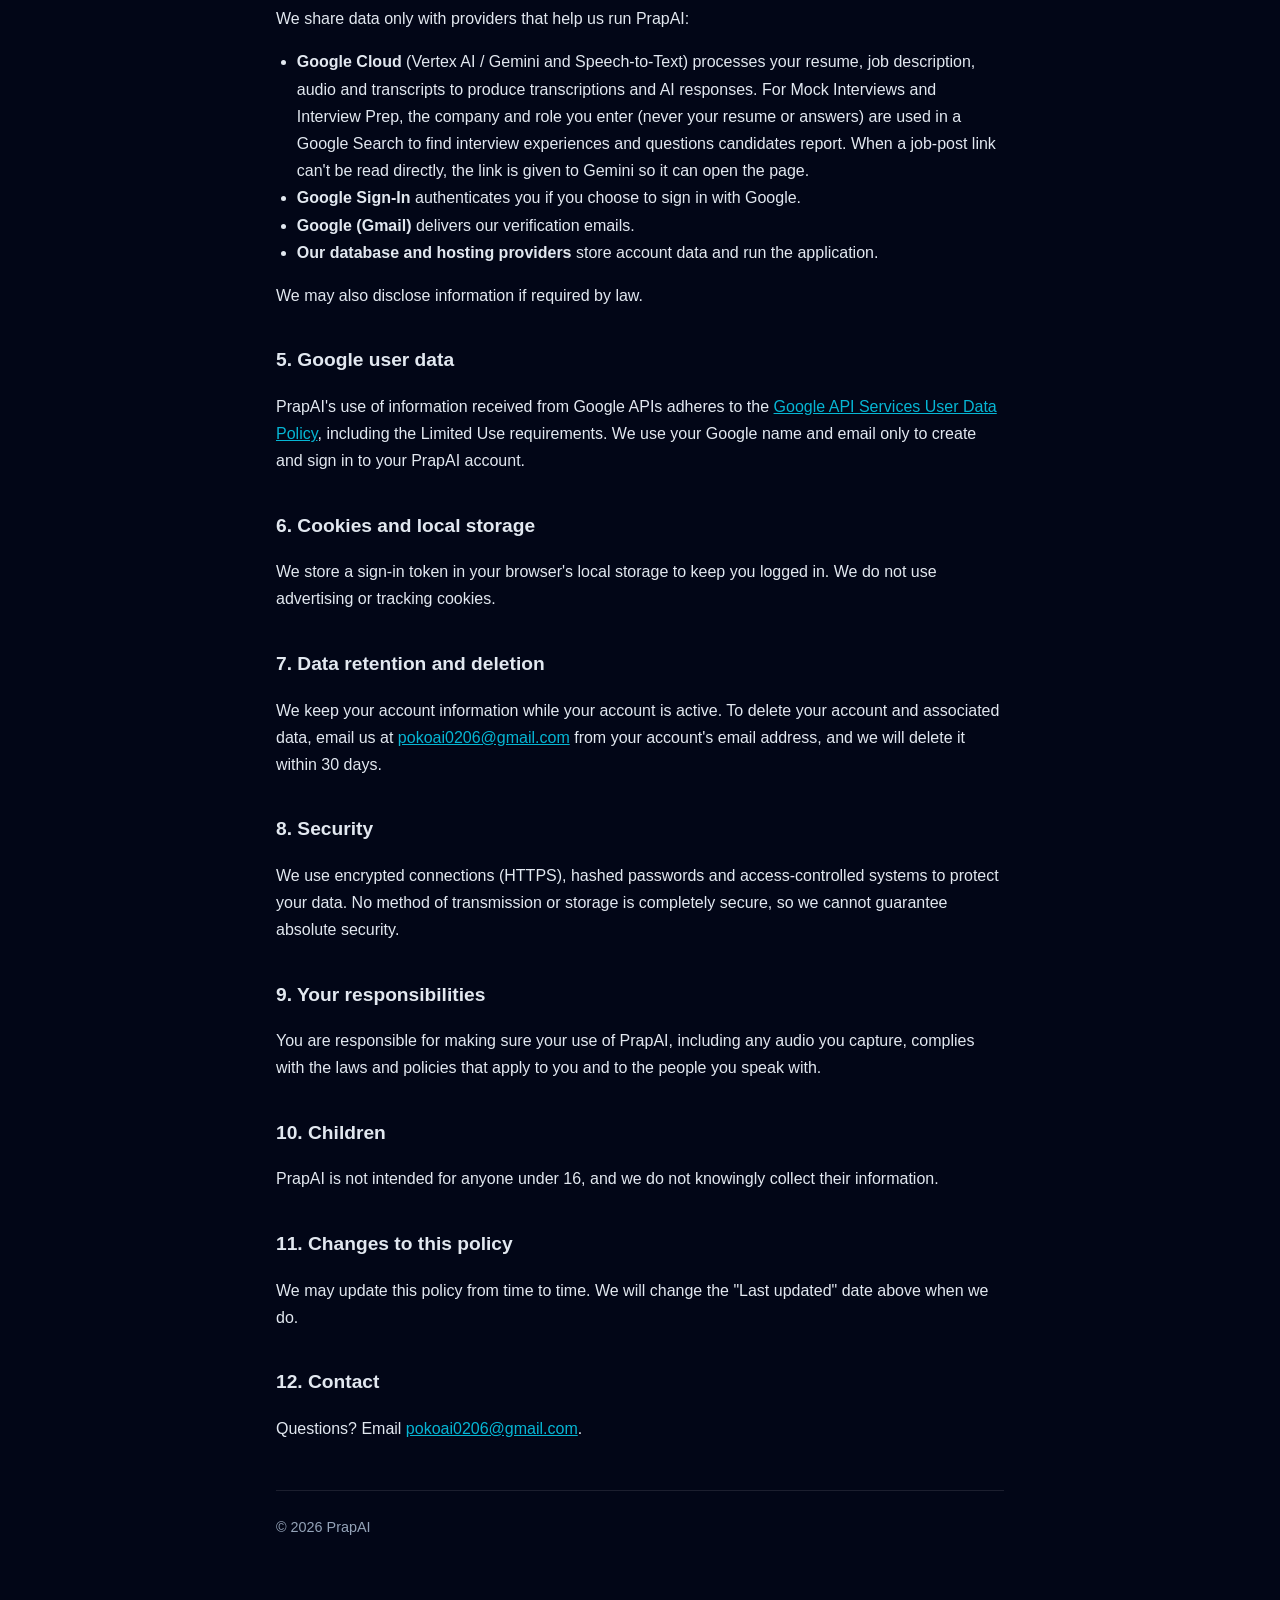
==== commit 46ccab85: "Added privacy policy" ====
--- a/templates/privacy.html
+++ b/templates/privacy.html
@@ -73,7 +73,9 @@
             <li><strong>Verification codes:</strong> a one-time email code, stored in hashed form and deleted once your
                 account is verified.</li>
             <li><strong>Content you provide:</strong> your resume (PDF), job descriptions and company name, which you
-                upload to use the Copilot, Prep-Deck and Resume Matcher features.</li>
+                upload to use the Copilot, Prep-Deck and Resume Matcher features. If you paste a link to a job post
+                instead of its text, our server opens that public page to read the job description (it never logs
+                in anywhere as you), and the link is kept in server memory for up to a day so it isn't read twice.</li>
             <li><strong>Audio:</strong> when you start the Live Copilot or run the audio test, audio from your
                 microphone is streamed to our server so it can be transcribed. If you choose "Mic + meeting audio", the audio of the browser tab or
                 screen you choose to share (for example, your video call) is streamed as well. We only use the audio,
@@ -113,7 +115,8 @@
             <li><strong>Google Cloud</strong> (Vertex AI / Gemini and Speech-to-Text) processes your resume, job
                 description, audio and transcripts to produce transcriptions and AI responses. For Mock Interviews
                 and Interview Prep, the company and role you enter (never your resume or answers) are used in a
-                Google Search to find interview experiences and questions candidates report.</li>
+                Google Search to find interview experiences and questions candidates report. When a job-post
+                link can't be read directly, the link is given to Gemini so it can open the page.</li>
             <li><strong>Google Sign-In</strong> authenticates you if you choose to sign in with Google.</li>
             <li><strong>Google (Gmail)</strong> delivers our verification emails.</li>
             <li><strong>Our database and hosting providers</strong> store account data and run the application.</li>
